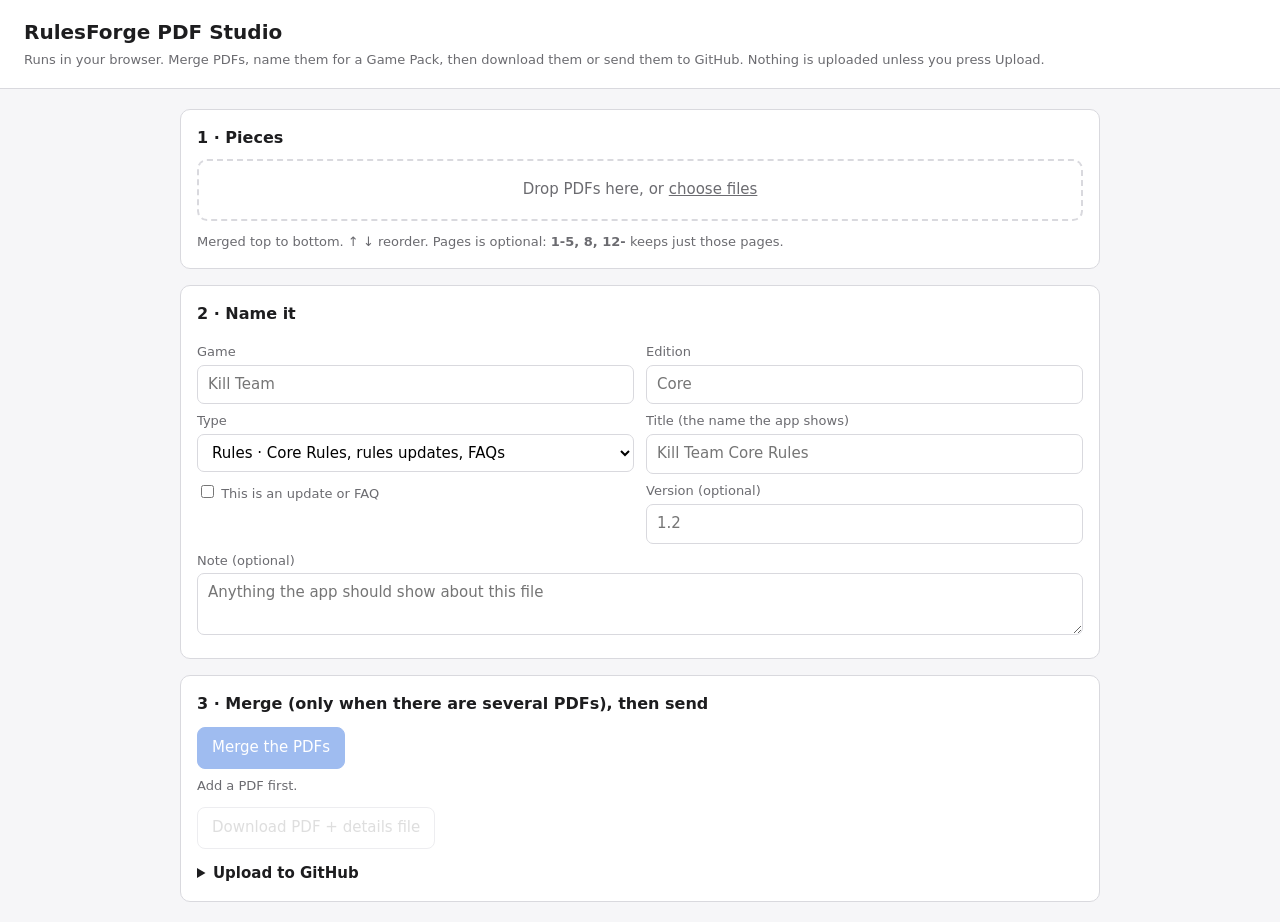
==== tools/pdf-studio/web/index.html @ a6413697 "Add browser-only PDF Studio page for GitHub Pages A single-page version that runs with no install: m" ====
<!DOCTYPE html>
<html lang="en">
<head>
<meta charset="utf-8">
<meta name="viewport" content="width=device-width, initial-scale=1">
<title>RulesForge PDF Studio</title>
<style>
  :root { --ink:#1d1d1f; --mute:#6b6b70; --line:#d9d9de; --acc:#2d6cdf; --ok:#1f8a4c; --bad:#b42318; --bg:#f6f6f8; }
  * { box-sizing: border-box; }
  body { margin:0; font: 15px/1.45 system-ui, -apple-system, Segoe UI, Roboto, sans-serif; color:var(--ink); background:var(--bg); }
  header { padding:18px 24px; background:#fff; border-bottom:1px solid var(--line); }
  header h1 { margin:0; font-size:20px; }
  header p { margin:4px 0 0; color:var(--mute); font-size:13px; }
  main { max-width:960px; margin:0 auto; padding:20px; display:grid; gap:16px; }
  section { background:#fff; border:1px solid var(--line); border-radius:10px; padding:16px; }
  section h2 { margin:0 0 10px; font-size:16px; }
  label { display:block; font-size:13px; color:var(--mute); margin:8px 0 3px; }
  input, select, textarea { width:100%; padding:8px 10px; border:1px solid var(--line); border-radius:7px; font:inherit; background:#fff; }
  textarea { min-height:60px; }
  .two { display:grid; grid-template-columns:1fr 1fr; gap:12px; }
  .three { display:grid; grid-template-columns:1fr 1fr 1fr; gap:12px; }
  button { font:inherit; padding:9px 14px; border-radius:8px; border:1px solid var(--line); background:#fff; cursor:pointer; }
  button.primary { background:var(--acc); color:#fff; border-color:var(--acc); }
  button:disabled { opacity:.45; cursor:not-allowed; }
  .row { display:grid; grid-template-columns:1fr 110px auto; gap:8px; align-items:center; padding:8px; border:1px solid var(--line); border-radius:8px; margin-bottom:6px; background:#fbfbfc; }
  .row small { color:var(--mute); }
  .row .mv { display:flex; gap:4px; }
  .row .mv button { padding:5px 9px; }
  .drop { border:2px dashed var(--line); border-radius:10px; padding:18px; text-align:center; color:var(--mute); cursor:pointer; }
  .drop.over { border-color:var(--acc); color:var(--acc); }
  .hint { color:var(--mute); font-size:13px; margin-top:8px; }
  .msg { margin-top:10px; padding:10px 12px; border-radius:8px; display:none; }
  .msg.show { display:block; }
  .msg.ok { background:#e8f6ee; color:var(--ok); }
  .msg.err { background:#fdecea; color:var(--bad); }
  .actions { display:flex; flex-wrap:wrap; gap:8px; margin-top:12px; }
  #viewer { width:100%; height:520px; border:1px solid var(--line); border-radius:8px; margin-top:12px; display:none; }
  .warn { background:#fff7e6; color:#8a5a00; border:1px solid #f5d28a; padding:12px; border-radius:8px; display:none; }
  .warn.show { display:block; }
  .hidden { display:none !important; }
  details summary { cursor:pointer; font-weight:600; }
  @media (max-width:640px) { .two,.three { grid-template-columns:1fr; } }
</style>
</head>
<body>
<header>
  <h1>RulesForge PDF Studio</h1>
  <p>Runs in your browser. Merge PDFs, name them for a Game Pack, then download them or send them to GitHub. Nothing is uploaded unless you press Upload.</p>
</header>
<main>
  <div class="warn" id="browserWarn">PDF Studio needs Google Chrome or Microsoft Edge. Please open this page in one of them.</div>

  <section>
    <h2>1 · Pieces</h2>
    <div class="drop" id="drop">Drop PDFs here, or <u>choose files</u></div>
    <input type="file" id="pick" accept="application/pdf" multiple hidden>
    <div id="list" style="margin-top:12px"></div>
    <div class="hint">Merged top to bottom. ↑ ↓ reorder. Pages is optional: <b>1-5, 8, 12-</b> keeps just those pages.</div>
  </section>

  <section>
    <h2>2 · Name it</h2>
    <div class="two">
      <div><label>Game</label><input id="game" list="games" placeholder="Kill Team"><datalist id="games"></datalist></div>
      <div><label>Edition</label><input id="edition" list="editions" placeholder="Core"><datalist id="editions"></datalist></div>
    </div>
    <div class="two">
      <div><label>Type</label><select id="type"></select></div>
      <div><label>Title (the name the app shows)</label><input id="title" placeholder="Kill Team Core Rules"></div>
    </div>
    <div class="two">
      <div id="facw" class="hidden"><label>Faction</label><input id="faction" placeholder="Space Marines"></div>
      <div id="secw" class="hidden"><label>Section name: its own column in the Game Pack (blank uses the title)</label><input id="section" placeholder="Kill Team"></div>
    </div>
    <div class="two">
      <div id="kindw" class="hidden"><label><input type="checkbox" id="updates" style="width:auto"> This is an update or FAQ</label></div>
      <div><label>Version (optional)</label><input id="version" placeholder="1.2"></div>
    </div>
    <label>Note (optional)</label><textarea id="description" placeholder="Anything the app should show about this file"></textarea>
  </section>

  <section>
    <h2>3 · Merge (only when there are several PDFs), then send</h2>
    <div class="actions">
      <button class="primary" id="merge">Merge the PDFs</button>
    </div>
    <div class="hint" id="mres">Add a PDF first.</div>
    <iframe id="viewer" title="Preview"></iframe>

    <div class="actions">
      <button id="dl" disabled>Download PDF + details file</button>
    </div>

    <details style="margin-top:14px">
      <summary>Upload to GitHub</summary>
      <div class="two" style="margin-top:10px">
        <div><label>Repository (owner/name)</label><input id="repo" value="Taptap91/40k-gameforge"></div>
        <div><label>Branch</label><input id="branch" value="game-packs"></div>
      </div>
      <label>GitHub token (fine-grained, this repository only, Contents: Read and write)</label>
      <input id="token" type="password" autocomplete="off" placeholder="github_pat_…">
      <label style="display:flex;gap:6px;align-items:center"><input type="checkbox" id="remember" style="width:auto"> Remember the token in this browser only</label>
      <div class="actions">
        <button id="loadFolders">Load folders from GitHub</button>
        <button class="primary" id="upload" disabled>Upload to GitHub</button>
      </div>
      <div class="hint">The file goes to <code>packs/incoming/&lt;Game&gt;/&lt;Edition&gt;/&lt;Type&gt;/</code>. The pack converter picks it up after you upload.</div>
    </details>
  </section>

  <div class="msg" id="msg"></div>
</main>

<script src="vendor/pdf-lib.min.js"></script>
<script>
(() => {
  "use strict";
  const { PDFDocument } = PDFLib;
  const $ = id => document.getElementById(id);
  const TYPES = {
    Rules: "Core Rules, rules updates, FAQs",
    Factions: "An army or faction",
    Companions: "Event Companions (Doubles, Teams…)",
    Collections: "Reference PDFs (monsters, spells…)",
    Sections: "Your own section, named by you (Kill Team, Approved Ops…)"
  };
  const GITHUB = "https://api.github.com";
  const KEY = "rf-pdfstudio-github";

  let items = [];          // { name, bytes, pages, range }
  let sel = -1;
  let merged = null;       // { bytes, sig } once a merge has run
  let sigNow = () => JSON.stringify([items.map(i => [i.name, i.range || "", i.pages]), $("title").value]);

  // ---- browser check: the page needs Chrome or Edge (both report "Chrome/") ----
  const chromeBased = /Chrome\//.test(navigator.userAgent) && !/Firefox\//.test(navigator.userAgent);
  if (!chromeBased) {
    $("browserWarn").classList.add("show");
    document.querySelectorAll("button").forEach(b => b.disabled = true);
  }

  // ---- helpers ----
  const safe = s => s.replace(/[\\/:*?"<>|]+/g, "").replace(/\s+/g, " ").trim() || "Untitled";
  const say = (text, kind) => { const m = $("msg"); m.textContent = text; m.className = "msg show " + (kind || "ok"); };
  const esc = s => String(s).replace(/[&<>"']/g, c => ({ "&": "&amp;", "<": "&lt;", ">": "&gt;", '"': "&quot;", "'": "&#39;" }[c]));

  // "1-5, 8, 12-" -> 0-based page indexes (same rule as the desktop studio)
  function parseRange(text, n) {
    if (!text || !text.trim()) return [...Array(n).keys()];
    const out = [];
    for (const part of text.split(",")) {
      const p = part.trim(); if (!p) continue;
      const m = p.match(/^(\d*)\s*-\s*(\d*)$/) || p.match(/^(\d+)$/) && [p, p, p];
      if (!m) throw new Error(`"${p}" isn't a page range. Use numbers like 1-5 or 8.`);
      const a = m[1] ? +m[1] : 1, b = m[2] ? +m[2] : n;
      for (let i = Math.max(1, a); i <= Math.min(n, b); i++) out.push(i - 1);
    }
    if (!out.length) throw new Error("That page range has no pages in this file.");
    return out;
  }

  const sizeText = bytes => bytes.length < 1048576 ? Math.round(bytes.length / 1024) + " KB" : (bytes.length / 1048576).toFixed(1) + " MB";

  function draw() {
    $("list").innerHTML = items.map((f, i) => `
      <div class="row" data-i="${i}" style="${i === sel ? "border-color:var(--acc)" : ""}">
        <div>${esc(f.name)} <small>${f.pages} pages</small></div>
        <input data-r="${i}" value="${esc(f.range || "")}" placeholder="all pages">
        <div class="mv"><button data-u="${i}" title="Move up">↑</button><button data-d="${i}" title="Move down">↓</button><button data-x="${i}" title="Remove">✕</button></div>
      </div>`).join("");
    $("type").value = $("type").value || "Rules";
    showFields();
    gate();
  }

  function showFields() {
    const t = $("type").value;
    $("facw").classList.toggle("hidden", t !== "Factions");
    $("secw").classList.toggle("hidden", t !== "Sections");
    $("kindw").classList.toggle("hidden", t !== "Rules");
  }

  // ---- files ----
  async function addFiles(fileList) {
    for (const f of fileList) {
      if (!/\.pdf$/i.test(f.name)) { say(`${f.name} isn't a PDF`, "err"); continue; }
      try {
        const bytes = new Uint8Array(await f.arrayBuffer());
        const doc = await PDFDocument.load(bytes, { ignoreEncryption: true });
        items.push({ name: f.name, bytes, pages: doc.getPageCount(), range: "" });
      } catch (e) { say(`${f.name} couldn't be read: ${e.message}`, "err"); }
    }
    draw();
  }

  $("drop").onclick = () => $("pick").click();
  $("pick").onchange = e => { addFiles(e.target.files); e.target.value = ""; };
  ["dragenter", "dragover"].forEach(ev => $("drop").addEventListener(ev, e => { e.preventDefault(); $("drop").classList.add("over"); }));
  ["dragleave", "drop"].forEach(ev => $("drop").addEventListener(ev, e => { e.preventDefault(); $("drop").classList.remove("over"); }));
  $("drop").addEventListener("drop", e => addFiles(e.dataTransfer.files));

  $("list").addEventListener("click", e => {
    const t = e.target;
    if (t.dataset.x !== undefined) items.splice(+t.dataset.x, 1);
    else if (t.dataset.u !== undefined) { const i = +t.dataset.u; if (i > 0) [items[i - 1], items[i]] = [items[i], items[i - 1]]; }
    else if (t.dataset.d !== undefined) { const i = +t.dataset.d; if (i < items.length - 1) [items[i + 1], items[i]] = [items[i], items[i + 1]]; }
    else return;
    merged = null; draw();
  });
  $("list").addEventListener("input", e => {
    if (e.target.dataset.r !== undefined) { items[+e.target.dataset.r].range = e.target.value; merged = null; gate(); }
  });

  // ---- building the output ----
  async function build(list, title) {
    const out = await PDFDocument.create();
    for (const it of list) {
      const src = await PDFDocument.load(it.bytes, { ignoreEncryption: true });
      const idx = parseRange(it.range, src.getPageCount());
      const pages = await out.copyPages(src, idx);
      pages.forEach(p => out.addPage(p));
    }
    if (!out.getPageCount()) throw new Error("Nothing to save: add at least one PDF.");
    out.setTitle(title);
    return await out.save();
  }

  function details(title) {
    const t = $("type").value;
    const meta = { title };
    if (t === "Sections") meta.section = $("section").value.trim() || title;
    if (t === "Factions" && $("faction").value.trim()) meta.faction = $("faction").value.trim();
    if (t === "Rules" && $("updates").checked) meta.kind = "updates";
    if ($("version").value.trim()) meta.version = $("version").value.trim();
    if ($("description").value.trim()) meta.description = $("description").value.trim();
    return meta;
  }

  function need() {
    const title = $("title").value.trim();
    if (!items.length) throw new Error("Add a PDF first.");
    if (!title) throw new Error("Give the file a title first: it's what the app will call it.");
    return title;
  }

  // The file to save: the merge when several PDFs, or the single PDF built straight away.
  async function finalBytes(title) {
    if (items.length === 1) return await build(items, title);
    if (merged && merged.sig === sigNow()) return merged.bytes;
    throw new Error("Merge the PDFs first, then save.");
  }

  function gate() {
    const title = $("title").value.trim();
    const one = items.length === 1;
    const ok = items.length && (one || (merged && merged.sig === sigNow()));
    $("dl").disabled = !ok;
    $("upload").disabled = !ok;
    $("merge").disabled = items.length < 2;
    if (!items.length) $("mres").textContent = "Add a PDF first.";
    else if (one) $("mres").textContent = "One PDF, so no merge is needed: download it or upload it.";
    else if (merged && merged.sig !== sigNow()) $("mres").textContent = "Something changed since the merge: merge again before downloading or uploading.";
    else if (!merged) $("mres").textContent = "Merge first; then choose to download it or upload it.";
    else $("mres").textContent = `Merged ${merged.pages} pages (${sizeText(merged.bytes)}). Now download it or upload it.`;
  }

  $("merge").onclick = async () => {
    try {
      $("merge").disabled = true;
      const title = need();
      const bytes = await build(items, title);
      const doc = await PDFDocument.load(bytes);
      merged = { bytes, sig: sigNow(), pages: doc.getPageCount() };
      showPreview(bytes);
      say("Merge finished.", "ok");
    } catch (e) { say(e.message, "err"); }
    gate();
  };

  function showPreview(bytes) {
    const v = $("viewer");
    if (v.dataset.url) URL.revokeObjectURL(v.dataset.url);
    v.dataset.url = URL.createObjectURL(new Blob([bytes], { type: "application/pdf" }));
    v.src = v.dataset.url; v.style.display = "block";
  }

  function download(bytes, name, type) {
    const a = document.createElement("a");
    a.href = URL.createObjectURL(new Blob([bytes], { type }));
    a.download = name; document.body.appendChild(a); a.click();
    setTimeout(() => { URL.revokeObjectURL(a.href); a.remove(); }, 1000);
  }

  $("dl").onclick = async () => {
    try {
      const title = need();
      const bytes = await finalBytes(title);
      download(bytes, `${safe(title)}.pdf`, "application/pdf");
      download(new TextEncoder().encode(JSON.stringify(details(title), null, 2)), `${safe(title)}.json`, "application/json");
      say("Downloaded. Your browser may ask to allow two downloads; allow them.", "ok");
    } catch (e) { say(e.message, "err"); }
  };

  // ---- GitHub ----
  function ghSettings() {
    const repo = $("repo").value.trim(), branch = $("branch").value.trim() || "game-packs", token = $("token").value.trim() || (saved().token || "");
    if (!/^[\w.-]+\/[\w.-]+$/.test(repo) || !token) throw new Error("Fill in the repository (owner/name) and a GitHub token first.");
    return { repo, branch, token };
  }
  function saved() { try { return JSON.parse(localStorage.getItem(KEY) || "{}"); } catch (e) { return {}; } }

  async function gh(cfg, path, opts = {}) {
    const res = await fetch(`${GITHUB}/repos/${cfg.repo}/contents/${path}${opts.query || ""}`, {
      method: opts.method || "GET",
      headers: { Authorization: `Bearer ${cfg.token}`, Accept: "application/vnd.github+json", "Content-Type": "application/json" },
      body: opts.body ? JSON.stringify(opts.body) : undefined
    });
    if (res.status === 404 && opts.allow404) return null;
    if (!res.ok) {
      let msg = ""; try { msg = (await res.json()).message || ""; } catch (e) {}
      const hint = { 401: "GitHub didn't accept the token (wrong, expired, or revoked).", 403: "The token isn't allowed to write to this repository (it needs Contents: Read and write).", 404: "GitHub can't find that repository or branch with this token." }[res.status] || "";
      throw new Error(`GitHub said ${res.status}: ${msg} ${hint}`.trim());
    }
    return res.json();
  }

  function b64(bytes) {
    let s = ""; for (let i = 0; i < bytes.length; i += 0x8000) s += String.fromCharCode(...bytes.subarray(i, i + 0x8000));
    return btoa(s);
  }

  async function put(cfg, path, bytes, message) {
    const existing = await gh(cfg, path + "?ref=" + encodeURIComponent(cfg.branch), { allow404: true });
    const body = { message, content: b64(bytes), branch: cfg.branch };
    if (existing && existing.sha) body.sha = existing.sha;
    return gh(cfg, encodeURI(path), { method: "PUT", body });
  }

  $("upload").onclick = async () => {
    try {
      $("upload").disabled = true;
      const title = need();
      const cfg = ghSettings();
      const t = $("type").value, game = $("game").value.trim(), edition = $("edition").value.trim();
      if (!game || !edition || !TYPES[t]) throw new Error("Pick the Game, Edition and Type so it lands in the right Game Pack.");
      const bytes = await finalBytes(title);
      const base = `packs/incoming/${safe(game)}/${safe(edition)}/${t}/${safe(title)}`;
      const json = new TextEncoder().encode(JSON.stringify(details(title), null, 2));
      if ($("remember").checked) localStorage.setItem(KEY, JSON.stringify({ repo: cfg.repo, branch: cfg.branch, token: cfg.token }));
      const msg = `Add ${title} (${t})`;
      await put(cfg, base + ".json", json, msg);   // details first, so they are there when the PDF triggers the converter
      await put(cfg, base + ".pdf", bytes, msg);
      say(`Uploaded to ${cfg.repo} (${cfg.branch}) at ${base}.pdf. The converter will pick it up in a minute or two.`, "ok");
    } catch (e) { say(e.message, "err"); }
    gate();
  };

  $("loadFolders").onclick = async () => {
    try {
      const cfg = ghSettings();
      const games = {};
      for (const g of (await gh(cfg, "packs/incoming?ref=" + encodeURIComponent(cfg.branch), { allow404: true })) || []) {
        if (g.type !== "dir") continue;
        games[g.name] = ((await gh(cfg, encodeURI(`packs/incoming/${g.name}`) + "?ref=" + encodeURIComponent(cfg.branch))) || []).filter(e => e.type === "dir").map(e => e.name);
      }
      $("games").innerHTML = Object.keys(games).map(g => `<option value="${esc(g)}">`).join("");
      window.__editions = games;
      $("editions").innerHTML = (games[$("game").value.trim()] || []).map(e => `<option value="${esc(e)}">`).join("");
      say(`Found ${Object.keys(games).length} Game Pack folders.`, "ok");
    } catch (e) { say(e.message, "err"); }
  };
  $("game").addEventListener("input", () => {
    const eds = (window.__editions || {})[$("game").value.trim()] || [];
    $("editions").innerHTML = eds.map(e => `<option value="${esc(e)}">`).join("");
  });

  // ---- startup ----
  $("type").innerHTML = Object.entries(TYPES).map(([k, v]) => `<option value="${k}" title="${esc(v)}">${k} · ${esc(v)}</option>`).join("");
  $("type").onchange = () => { showFields(); };
  const s = saved();
  if (s.repo) $("repo").value = s.repo;
  if (s.branch) $("branch").value = s.branch;
  if (s.token) { $("token").placeholder = "(saved in this browser)"; $("remember").checked = true; }
  ["title", "faction", "section", "version", "description", "game", "edition", "type", "updates", "repo", "branch", "token"].forEach(id => $(id).addEventListener("input", () => { merged = merged && merged.sig === sigNow() ? merged : null; gate(); }));
  $("type").addEventListener("change", () => { showFields(); gate(); });
  draw();
  gate();
})();
</script>
</body>
</html>
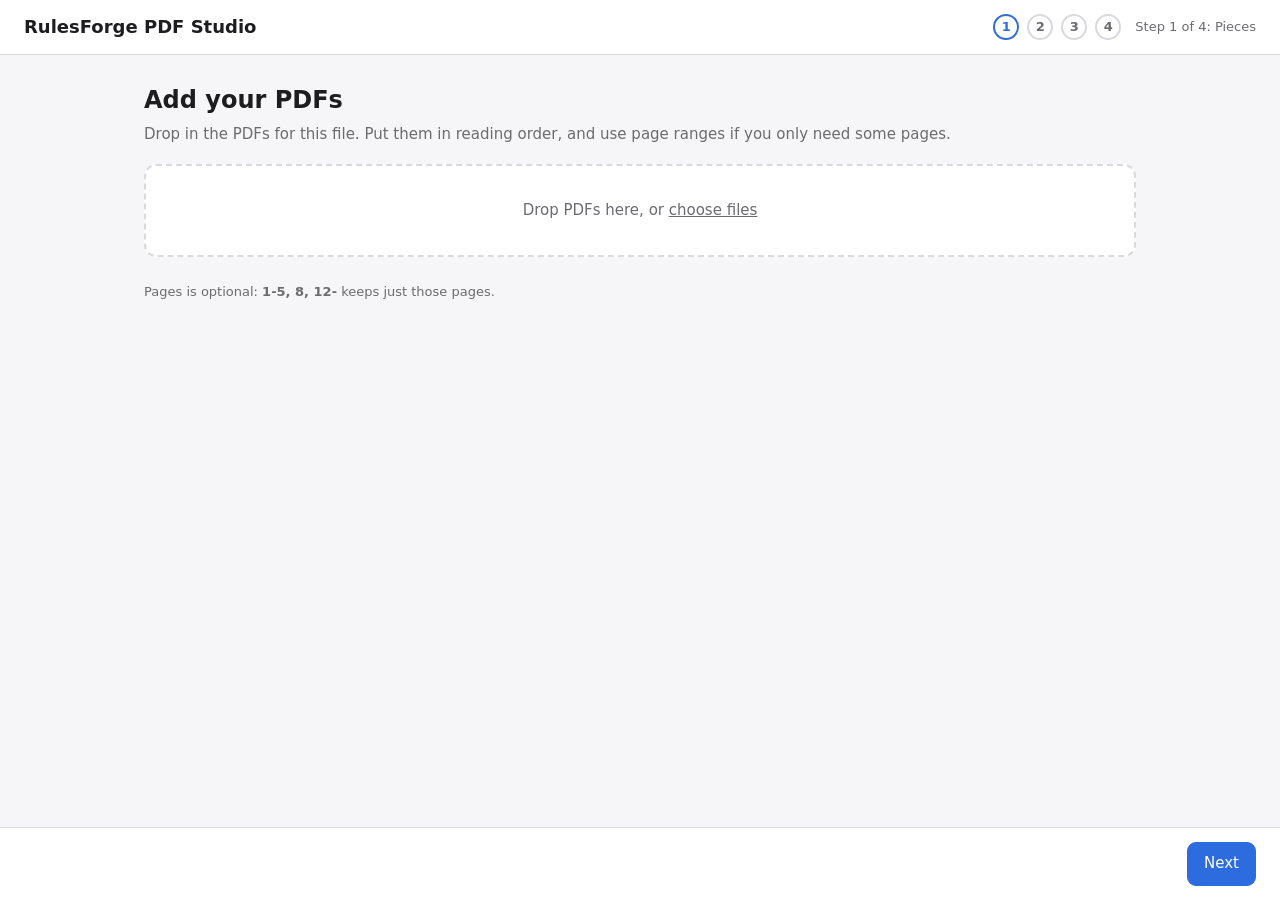
==== commit f6bcc157: "PDF Studio web: step-by-step wizard with Start over Each step fills the window: Pieces, Name, Merge " ====
--- a/tools/pdf-studio/web/index.html
+++ b/tools/pdf-studio/web/index.html
@@ -7,59 +7,72 @@
 <style>
   :root { --ink:#1d1d1f; --mute:#6b6b70; --line:#d9d9de; --acc:#2d6cdf; --ok:#1f8a4c; --bad:#b42318; --bg:#f6f6f8; }
   * { box-sizing: border-box; }
+  html, body { height:100%; }
   body { margin:0; font: 15px/1.45 system-ui, -apple-system, Segoe UI, Roboto, sans-serif; color:var(--ink); background:var(--bg); }
-  header { padding:18px 24px; background:#fff; border-bottom:1px solid var(--line); }
-  header h1 { margin:0; font-size:20px; }
-  header p { margin:4px 0 0; color:var(--mute); font-size:13px; }
-  main { max-width:960px; margin:0 auto; padding:20px; display:grid; gap:16px; }
-  section { background:#fff; border:1px solid var(--line); border-radius:10px; padding:16px; }
-  section h2 { margin:0 0 10px; font-size:16px; }
-  label { display:block; font-size:13px; color:var(--mute); margin:8px 0 3px; }
-  input, select, textarea { width:100%; padding:8px 10px; border:1px solid var(--line); border-radius:7px; font:inherit; background:#fff; }
-  textarea { min-height:60px; }
-  .two { display:grid; grid-template-columns:1fr 1fr; gap:12px; }
-  .three { display:grid; grid-template-columns:1fr 1fr 1fr; gap:12px; }
-  button { font:inherit; padding:9px 14px; border-radius:8px; border:1px solid var(--line); background:#fff; cursor:pointer; }
+  .app { min-height:100vh; display:flex; flex-direction:column; }
+  header { padding:14px 24px; background:#fff; border-bottom:1px solid var(--line); display:flex; align-items:center; justify-content:space-between; gap:16px; flex-wrap:wrap; }
+  header h1 { margin:0; font-size:18px; }
+  .steps { display:flex; gap:8px; align-items:center; font-size:13px; color:var(--mute); }
+  .dot { width:26px; height:26px; border-radius:50%; border:2px solid var(--line); display:inline-flex; align-items:center; justify-content:center; font-weight:600; }
+  .dot.on { border-color:var(--acc); color:var(--acc); }
+  .dot.done { background:var(--acc); border-color:var(--acc); color:#fff; }
+  .stage { flex:1; display:none; flex-direction:column; padding:28px 24px; max-width:1040px; width:100%; margin:0 auto; }
+  .stage.active { display:flex; }
+  .stage h2 { margin:0 0 6px; font-size:24px; }
+  .stage > p.lead { margin:0 0 18px; color:var(--mute); }
+  footer { position:sticky; bottom:0; background:#fff; border-top:1px solid var(--line); padding:14px 24px; display:flex; justify-content:space-between; align-items:center; gap:10px; flex-wrap:wrap; }
+  footer .right { display:flex; gap:10px; flex-wrap:wrap; }
+  label { display:block; font-size:13px; color:var(--mute); margin:10px 0 4px; }
+  input, select, textarea { width:100%; padding:10px 12px; border:1px solid var(--line); border-radius:8px; font:inherit; background:#fff; }
+  textarea { min-height:70px; }
+  .two { display:grid; grid-template-columns:1fr 1fr; gap:14px; }
+  button { font:inherit; padding:10px 16px; border-radius:9px; border:1px solid var(--line); background:#fff; cursor:pointer; }
   button.primary { background:var(--acc); color:#fff; border-color:var(--acc); }
+  button.danger { color:var(--bad); }
   button:disabled { opacity:.45; cursor:not-allowed; }
-  .row { display:grid; grid-template-columns:1fr 110px auto; gap:8px; align-items:center; padding:8px; border:1px solid var(--line); border-radius:8px; margin-bottom:6px; background:#fbfbfc; }
+  .drop { border:2px dashed var(--line); border-radius:12px; padding:34px; text-align:center; color:var(--mute); cursor:pointer; background:#fff; }
+  .drop.over { border-color:var(--acc); color:var(--acc); }
+  .row { display:grid; grid-template-columns:1fr 130px auto; gap:10px; align-items:center; padding:10px 12px; border:1px solid var(--line); border-radius:9px; margin-bottom:8px; background:#fff; }
   .row small { color:var(--mute); }
   .row .mv { display:flex; gap:4px; }
-  .row .mv button { padding:5px 9px; }
-  .drop { border:2px dashed var(--line); border-radius:10px; padding:18px; text-align:center; color:var(--mute); cursor:pointer; }
-  .drop.over { border-color:var(--acc); color:var(--acc); }
-  .hint { color:var(--mute); font-size:13px; margin-top:8px; }
-  .msg { margin-top:10px; padding:10px 12px; border-radius:8px; display:none; }
+  .row .mv button { padding:5px 10px; }
+  .hint { color:var(--mute); font-size:13px; margin-top:10px; }
+  .msg { margin:12px 0 0; padding:10px 12px; border-radius:8px; display:none; }
   .msg.show { display:block; }
   .msg.ok { background:#e8f6ee; color:var(--ok); }
   .msg.err { background:#fdecea; color:var(--bad); }
-  .actions { display:flex; flex-wrap:wrap; gap:8px; margin-top:12px; }
-  #viewer { width:100%; height:520px; border:1px solid var(--line); border-radius:8px; margin-top:12px; display:none; }
-  .warn { background:#fff7e6; color:#8a5a00; border:1px solid #f5d28a; padding:12px; border-radius:8px; display:none; }
+  .panel { background:#fff; border:1px solid var(--line); border-radius:12px; padding:18px; margin-top:14px; }
+  .choice { display:grid; grid-template-columns:1fr 1fr; gap:12px; }
+  .choice label.card { margin:0; border:2px solid var(--line); border-radius:12px; padding:16px; cursor:pointer; color:var(--ink); background:#fff; }
+  .choice label.card.on { border-color:var(--acc); }
+  .choice label.card b { display:block; font-size:16px; margin-bottom:4px; }
+  .choice input[type=radio] { width:auto; margin-right:6px; }
+  #viewer { width:100%; flex:1; min-height:420px; border:1px solid var(--line); border-radius:10px; margin-top:14px; background:#fff; }
+  .warn { background:#fff7e6; color:#8a5a00; border:1px solid #f5d28a; padding:14px; border-radius:10px; display:none; margin-bottom:16px; }
   .warn.show { display:block; }
   .hidden { display:none !important; }
-  details summary { cursor:pointer; font-weight:600; }
-  @media (max-width:640px) { .two,.three { grid-template-columns:1fr; } }
+  @media (max-width:640px) { .two, .choice { grid-template-columns:1fr; } .stage { padding:20px 16px; } }
 </style>
 </head>
 <body>
-<header>
-  <h1>RulesForge PDF Studio</h1>
-  <p>Runs in your browser. Merge PDFs, name them for a Game Pack, then download them or send them to GitHub. Nothing is uploaded unless you press Upload.</p>
-</header>
-<main>
-  <div class="warn" id="browserWarn">PDF Studio needs Google Chrome or Microsoft Edge. Please open this page in one of them.</div>
-
-  <section>
-    <h2>1 · Pieces</h2>
+<div class="app">
+  <header>
+    <h1>RulesForge PDF Studio</h1>
+    <div class="steps" id="steps"></div>
+  </header>
+
+  <div class="stage" data-step="1">
+    <h2>Add your PDFs</h2>
+    <p class="lead">Drop in the PDFs for this file. Put them in reading order, and use page ranges if you only need some pages.</p>
     <div class="drop" id="drop">Drop PDFs here, or <u>choose files</u></div>
     <input type="file" id="pick" accept="application/pdf" multiple hidden>
-    <div id="list" style="margin-top:12px"></div>
-    <div class="hint">Merged top to bottom. ↑ ↓ reorder. Pages is optional: <b>1-5, 8, 12-</b> keeps just those pages.</div>
-  </section>
-
-  <section>
-    <h2>2 · Name it</h2>
+    <div id="list" style="margin-top:16px"></div>
+    <div class="hint">Pages is optional: <b>1-5, 8, 12-</b> keeps just those pages.</div>
+  </div>
+
+  <div class="stage" data-step="2">
+    <h2>Name it</h2>
+    <p class="lead">Tell RulesForge where this belongs and what to call it.</p>
     <div class="two">
       <div><label>Game</label><input id="game" list="games" placeholder="Kill Team"><datalist id="games"></datalist></div>
       <div><label>Edition</label><input id="edition" list="editions" placeholder="Core"><datalist id="editions"></datalist></div>
@@ -73,43 +86,58 @@
       <div id="secw" class="hidden"><label>Section name: its own column in the Game Pack (blank uses the title)</label><input id="section" placeholder="Kill Team"></div>
     </div>
     <div class="two">
-      <div id="kindw" class="hidden"><label><input type="checkbox" id="updates" style="width:auto"> This is an update or FAQ</label></div>
+      <div id="kindw" class="hidden"><label style="display:flex;gap:8px;align-items:center;margin-top:30px"><input type="checkbox" id="updates" style="width:auto"> This is an update or FAQ</label></div>
       <div><label>Version (optional)</label><input id="version" placeholder="1.2"></div>
     </div>
-    <label>Note (optional)</label><textarea id="description" placeholder="Anything the app should show about this file"></textarea>
-  </section>
-
-  <section>
-    <h2>3 · Merge (only when there are several PDFs), then send</h2>
-    <div class="actions">
-      <button class="primary" id="merge">Merge the PDFs</button>
-    </div>
-    <div class="hint" id="mres">Add a PDF first.</div>
+    <label>Note (optional)</label>
+    <textarea id="description" placeholder="Anything the app should show about this file"></textarea>
+  </div>
+
+  <div class="stage" data-step="3">
+    <h2>Merge</h2>
+    <p class="lead" id="mergeLead">Put several PDFs together into one file.</p>
+    <div id="mergeBox">
+      <div><button class="primary" id="merge">Merge the PDFs</button></div>
+    </div>
+    <div class="hint" id="mres"></div>
     <iframe id="viewer" title="Preview"></iframe>
-
-    <div class="actions">
-      <button id="dl" disabled>Download PDF + details file</button>
-    </div>
-
-    <details style="margin-top:14px">
-      <summary>Upload to GitHub</summary>
-      <div class="two" style="margin-top:10px">
+  </div>
+
+  <div class="stage" data-step="4">
+    <h2>Send it</h2>
+    <p class="lead">Choose where the finished file goes.</p>
+    <div class="choice" id="choice">
+      <label class="card on" data-c="download"><input type="radio" name="dest" value="download" checked><b>Download to my computer</b>Saves the PDF and its details file to this computer.</label>
+      <label class="card" data-c="upload"><input type="radio" name="dest" value="upload"><b>Upload to GitHub</b>Sends it to the Game Pack folder in the repository.</label>
+    </div>
+    <div class="panel hidden" id="ghPanel">
+      <div class="two">
         <div><label>Repository (owner/name)</label><input id="repo" value="Taptap91/40k-gameforge"></div>
         <div><label>Branch</label><input id="branch" value="game-packs"></div>
       </div>
       <label>GitHub token (fine-grained, this repository only, Contents: Read and write)</label>
       <input id="token" type="password" autocomplete="off" placeholder="github_pat_…">
-      <label style="display:flex;gap:6px;align-items:center"><input type="checkbox" id="remember" style="width:auto"> Remember the token in this browser only</label>
-      <div class="actions">
-        <button id="loadFolders">Load folders from GitHub</button>
-        <button class="primary" id="upload" disabled>Upload to GitHub</button>
-      </div>
+      <label style="display:flex;gap:8px;align-items:center"><input type="checkbox" id="remember" style="width:auto"> Remember the token in this browser only</label>
+      <div style="margin-top:12px"><button id="loadFolders">Load folders from GitHub</button></div>
       <div class="hint">The file goes to <code>packs/incoming/&lt;Game&gt;/&lt;Edition&gt;/&lt;Type&gt;/</code>. The pack converter picks it up after you upload.</div>
-    </details>
-  </section>
+    </div>
+    <div class="hint" id="sendHint"></div>
+  </div>
 
   <div class="msg" id="msg"></div>
-</main>
+
+  <footer>
+    <div class="right">
+      <button id="restart" class="danger">Start over</button>
+    </div>
+    <div class="right">
+      <button id="back">Back</button>
+      <button class="primary" id="next">Next</button>
+      <button class="primary hidden" id="finish">Download</button>
+    </div>
+  </footer>
+  <div class="warn" id="browserWarn">PDF Studio needs Google Chrome or Microsoft Edge. Please open this page in one of them.</div>
+</div>
 
 <script src="vendor/pdf-lib.min.js"></script>
 <script>
@@ -126,23 +154,30 @@
   };
   const GITHUB = "https://api.github.com";
   const KEY = "rf-pdfstudio-github";
+  const STEP_NAMES = ["Pieces", "Name", "Merge", "Send"];
+  const LAST = STEP_NAMES.length;
 
   let items = [];          // { name, bytes, pages, range }
-  let sel = -1;
-  let merged = null;       // { bytes, sig } once a merge has run
-  let sigNow = () => JSON.stringify([items.map(i => [i.name, i.range || "", i.pages]), $("title").value]);
+  let merged = null;       // { bytes, sig, pages } once a merge has run
+  let step = 1;
+  let previewUrl = null;
+
+  const sigNow = () => JSON.stringify([items.map(i => [i.name, i.range || "", i.pages]), $("title").value]);
 
   // ---- browser check: the page needs Chrome or Edge (both report "Chrome/") ----
   const chromeBased = /Chrome\//.test(navigator.userAgent) && !/Firefox\//.test(navigator.userAgent);
   if (!chromeBased) {
     $("browserWarn").classList.add("show");
-    document.querySelectorAll("button").forEach(b => b.disabled = true);
+    document.querySelectorAll("button, input").forEach(b => b.disabled = true);
   }
 
   // ---- helpers ----
   const safe = s => s.replace(/[\\/:*?"<>|]+/g, "").replace(/\s+/g, " ").trim() || "Untitled";
   const say = (text, kind) => { const m = $("msg"); m.textContent = text; m.className = "msg show " + (kind || "ok"); };
+  const clearSay = () => { $("msg").className = "msg"; $("msg").textContent = ""; };
   const esc = s => String(s).replace(/[&<>"']/g, c => ({ "&": "&amp;", "<": "&lt;", ">": "&gt;", '"': "&quot;", "'": "&#39;" }[c]));
+  const sizeText = bytes => bytes.length < 1048576 ? Math.round(bytes.length / 1024) + " KB" : (bytes.length / 1048576).toFixed(1) + " MB";
+  const dest = () => document.querySelector('input[name="dest"]:checked').value;
 
   // "1-5, 8, 12-" -> 0-based page indexes (same rule as the desktop studio)
   function parseRange(text, n) {
@@ -150,7 +185,7 @@
     const out = [];
     for (const part of text.split(",")) {
       const p = part.trim(); if (!p) continue;
-      const m = p.match(/^(\d*)\s*-\s*(\d*)$/) || p.match(/^(\d+)$/) && [p, p, p];
+      const m = p.match(/^(\d*)\s*-\s*(\d*)$/) || (p.match(/^(\d+)$/) && [p, p, p]);
       if (!m) throw new Error(`"${p}" isn't a page range. Use numbers like 1-5 or 8.`);
       const a = m[1] ? +m[1] : 1, b = m[2] ? +m[2] : n;
       for (let i = Math.max(1, a); i <= Math.min(n, b); i++) out.push(i - 1);
@@ -159,25 +194,46 @@
     return out;
   }
 
-  const sizeText = bytes => bytes.length < 1048576 ? Math.round(bytes.length / 1024) + " KB" : (bytes.length / 1048576).toFixed(1) + " MB";
-
-  function draw() {
-    $("list").innerHTML = items.map((f, i) => `
-      <div class="row" data-i="${i}" style="${i === sel ? "border-color:var(--acc)" : ""}">
-        <div>${esc(f.name)} <small>${f.pages} pages</small></div>
-        <input data-r="${i}" value="${esc(f.range || "")}" placeholder="all pages">
-        <div class="mv"><button data-u="${i}" title="Move up">↑</button><button data-d="${i}" title="Move down">↓</button><button data-x="${i}" title="Remove">✕</button></div>
-      </div>`).join("");
-    $("type").value = $("type").value || "Rules";
-    showFields();
-    gate();
-  }
-
-  function showFields() {
-    const t = $("type").value;
-    $("facw").classList.toggle("hidden", t !== "Factions");
-    $("secw").classList.toggle("hidden", t !== "Sections");
-    $("kindw").classList.toggle("hidden", t !== "Rules");
+  // ---- steps ----
+  function showStep(n) {
+    step = n;
+    document.querySelectorAll(".stage").forEach(s => s.classList.toggle("active", +s.dataset.step === n));
+    $("steps").innerHTML = STEP_NAMES.map((name, i) => {
+      const k = i + 1;
+      const cls = k === n ? "dot on" : (k < n ? "dot done" : "dot");
+      return `<span class="${cls}">${k}</span>`;
+    }).join("") + `<span style="margin-left:6px">Step ${n} of ${LAST}: ${STEP_NAMES[n - 1]}</span>`;
+    $("back").classList.toggle("hidden", n === 1);
+    $("next").classList.toggle("hidden", n === LAST);
+    $("finish").classList.toggle("hidden", n !== LAST);
+    $("restart").classList.toggle("hidden", n === 1);
+    clearSay();
+    if (n === 3) enterMerge();
+    if (n === 4) enterSend();
+    refreshFinish();
+    window.scrollTo(0, 0);
+  }
+
+  function enterMerge() {
+    const single = items.length === 1;
+    $("mergeBox").classList.toggle("hidden", single);
+    $("mergeLead").textContent = single
+      ? "Only one PDF, so there is nothing to merge. It goes forward exactly as it is."
+      : "Put the PDFs together into one file. Check the preview, then continue.";
+    $("mres").textContent = single ? "" : (merged && merged.sig === sigNow() ? `Merged ${merged.pages} pages (${sizeText(merged.bytes)}).` : "Not merged yet.");
+    if (single) build(items, "Preview").then(previewBytes).catch(e => say(e.message, "err")); // the single file, with its page range
+    else if (merged && merged.sig === sigNow()) previewBytes(merged.bytes);
+    else $("viewer").removeAttribute("src");
+  }
+
+  function enterSend() {
+    const up = dest() === "upload";
+    $("ghPanel").classList.toggle("hidden", !up);
+    $("finish").textContent = up ? "Upload to GitHub" : "Download PDF + details";
+    $("sendHint").textContent = up
+      ? "Uploading saves the PDF and its details file into the Game Pack folder on GitHub."
+      : "Downloading saves the PDF and a details file (.json) to your computer.";
+    document.querySelectorAll(".choice .card").forEach(c => c.classList.toggle("on", c.dataset.c === dest()));
   }
 
   // ---- files ----
@@ -190,7 +246,18 @@
         items.push({ name: f.name, bytes, pages: doc.getPageCount(), range: "" });
       } catch (e) { say(`${f.name} couldn't be read: ${e.message}`, "err"); }
     }
-    draw();
+    merged = null;
+    drawList();
+  }
+
+  function drawList() {
+    $("list").innerHTML = items.map((f, i) => `
+      <div class="row" data-i="${i}">
+        <div>${esc(f.name)} <small>${f.pages} pages</small></div>
+        <input data-r="${i}" value="${esc(f.range || "")}" placeholder="all pages">
+        <div class="mv"><button data-u="${i}" title="Move up">↑</button><button data-d="${i}" title="Move down">↓</button><button data-x="${i}" title="Remove">✕</button></div>
+      </div>`).join("");
+    refreshFinish();
   }
 
   $("drop").onclick = () => $("pick").click();
@@ -205,10 +272,10 @@
     else if (t.dataset.u !== undefined) { const i = +t.dataset.u; if (i > 0) [items[i - 1], items[i]] = [items[i], items[i - 1]]; }
     else if (t.dataset.d !== undefined) { const i = +t.dataset.d; if (i < items.length - 1) [items[i + 1], items[i]] = [items[i], items[i + 1]]; }
     else return;
-    merged = null; draw();
+    merged = null; drawList();
   });
   $("list").addEventListener("input", e => {
-    if (e.target.dataset.r !== undefined) { items[+e.target.dataset.r].range = e.target.value; merged = null; gate(); }
+    if (e.target.dataset.r !== undefined) { items[+e.target.dataset.r].range = e.target.value; merged = null; }
   });
 
   // ---- building the output ----
@@ -236,81 +303,98 @@
     return meta;
   }
 
-  function need() {
-    const title = $("title").value.trim();
-    if (!items.length) throw new Error("Add a PDF first.");
-    if (!title) throw new Error("Give the file a title first: it's what the app will call it.");
-    return title;
-  }
-
-  // The file to save: the merge when several PDFs, or the single PDF built straight away.
+  // The file to send: the merge when several PDFs, or the single PDF built straight away.
   async function finalBytes(title) {
     if (items.length === 1) return await build(items, title);
     if (merged && merged.sig === sigNow()) return merged.bytes;
-    throw new Error("Merge the PDFs first, then save.");
-  }
-
-  function gate() {
-    const title = $("title").value.trim();
-    const one = items.length === 1;
-    const ok = items.length && (one || (merged && merged.sig === sigNow()));
-    $("dl").disabled = !ok;
-    $("upload").disabled = !ok;
-    $("merge").disabled = items.length < 2;
-    if (!items.length) $("mres").textContent = "Add a PDF first.";
-    else if (one) $("mres").textContent = "One PDF, so no merge is needed: download it or upload it.";
-    else if (merged && merged.sig !== sigNow()) $("mres").textContent = "Something changed since the merge: merge again before downloading or uploading.";
-    else if (!merged) $("mres").textContent = "Merge first; then choose to download it or upload it.";
-    else $("mres").textContent = `Merged ${merged.pages} pages (${sizeText(merged.bytes)}). Now download it or upload it.`;
-  }
+    throw new Error("Merge the PDFs first, then send.");
+  }
+
+  function previewBytes(bytes) {
+    if (previewUrl) URL.revokeObjectURL(previewUrl);
+    previewUrl = URL.createObjectURL(new Blob([bytes], { type: "application/pdf" }));
+    $("viewer").src = previewUrl;
+  }
+
+  function download(bytes, name, type) {
+    const a = document.createElement("a");
+    const url = URL.createObjectURL(new Blob([bytes], { type }));
+    a.href = url; a.download = name; document.body.appendChild(a); a.click();
+    setTimeout(() => { URL.revokeObjectURL(url); a.remove(); }, 1000);
+  }
+
+  // ---- validation for Next ----
+  function canGoNext() {
+    if (step === 1) {
+      if (!items.length) throw new Error("Add at least one PDF first.");
+    }
+    if (step === 2) {
+      if (!$("title").value.trim()) throw new Error("Give the file a title first: it's what the app will call it.");
+      if (!$("type").value) throw new Error("Pick a type.");
+    }
+    if (step === 3) {
+      if (items.length > 1 && !(merged && merged.sig === sigNow())) throw new Error("Merge the PDFs before continuing.");
+    }
+  }
+
+  function refreshFinish() {
+    const ok = items.length > 0 && (items.length === 1 || (merged && merged.sig === sigNow()));
+    $("finish").disabled = !(ok && $("title").value.trim());
+  }
+
+  $("next").onclick = () => {
+    try { canGoNext(); showStep(Math.min(LAST, step + 1)); }
+    catch (e) { say(e.message, "err"); }
+  };
+  $("back").onclick = () => showStep(Math.max(1, step - 1));
 
   $("merge").onclick = async () => {
     try {
       $("merge").disabled = true;
-      const title = need();
+      const title = $("title").value.trim() || "Merged";
       const bytes = await build(items, title);
       const doc = await PDFDocument.load(bytes);
       merged = { bytes, sig: sigNow(), pages: doc.getPageCount() };
-      showPreview(bytes);
+      previewBytes(bytes);
+      $("mres").textContent = `Merged ${merged.pages} pages (${sizeText(bytes)}).`;
       say("Merge finished.", "ok");
     } catch (e) { say(e.message, "err"); }
-    gate();
-  };
-
-  function showPreview(bytes) {
-    const v = $("viewer");
-    if (v.dataset.url) URL.revokeObjectURL(v.dataset.url);
-    v.dataset.url = URL.createObjectURL(new Blob([bytes], { type: "application/pdf" }));
-    v.src = v.dataset.url; v.style.display = "block";
-  }
-
-  function download(bytes, name, type) {
-    const a = document.createElement("a");
-    a.href = URL.createObjectURL(new Blob([bytes], { type }));
-    a.download = name; document.body.appendChild(a); a.click();
-    setTimeout(() => { URL.revokeObjectURL(a.href); a.remove(); }, 1000);
-  }
-
-  $("dl").onclick = async () => {
+    $("merge").disabled = false;
+    refreshFinish();
+  };
+
+  // ---- send ----
+  $("finish").onclick = async () => {
     try {
-      const title = need();
-      const bytes = await finalBytes(title);
-      download(bytes, `${safe(title)}.pdf`, "application/pdf");
-      download(new TextEncoder().encode(JSON.stringify(details(title), null, 2)), `${safe(title)}.json`, "application/json");
-      say("Downloaded. Your browser may ask to allow two downloads; allow them.", "ok");
+      $("finish").disabled = true;
+      const title = $("title").value.trim();
+      if (!title) throw new Error("Give the file a title first.");
+      if (dest() === "upload") await uploadNow(title);
+      else await downloadNow(title);
     } catch (e) { say(e.message, "err"); }
-  };
+    refreshFinish();
+  };
+
+  async function downloadNow(title) {
+    const bytes = await finalBytes(title);
+    download(bytes, `${safe(title)}.pdf`, "application/pdf");
+    download(new TextEncoder().encode(JSON.stringify(details(title), null, 2)), `${safe(title)}.json`, "application/json");
+    say("Downloaded. Your browser may ask to allow two downloads; allow them.", "ok");
+  }
+
+  document.querySelectorAll('input[name="dest"]').forEach(r => r.addEventListener("change", enterSend));
 
   // ---- GitHub ----
+  function saved() { try { return JSON.parse(localStorage.getItem(KEY) || "{}"); } catch (e) { return {}; } }
   function ghSettings() {
-    const repo = $("repo").value.trim(), branch = $("branch").value.trim() || "game-packs", token = $("token").value.trim() || (saved().token || "");
+    const repo = $("repo").value.trim(), branch = $("branch").value.trim() || "game-packs";
+    const token = $("token").value.trim() || (saved().token || "");
     if (!/^[\w.-]+\/[\w.-]+$/.test(repo) || !token) throw new Error("Fill in the repository (owner/name) and a GitHub token first.");
     return { repo, branch, token };
   }
-  function saved() { try { return JSON.parse(localStorage.getItem(KEY) || "{}"); } catch (e) { return {}; } }
 
   async function gh(cfg, path, opts = {}) {
-    const res = await fetch(`${GITHUB}/repos/${cfg.repo}/contents/${path}${opts.query || ""}`, {
+    const res = await fetch(`${GITHUB}/repos/${cfg.repo}/contents/${path}`, {
       method: opts.method || "GET",
       headers: { Authorization: `Bearer ${cfg.token}`, Accept: "application/vnd.github+json", "Content-Type": "application/json" },
       body: opts.body ? JSON.stringify(opts.body) : undefined
@@ -330,30 +414,25 @@
   }
 
   async function put(cfg, path, bytes, message) {
-    const existing = await gh(cfg, path + "?ref=" + encodeURIComponent(cfg.branch), { allow404: true });
+    const existing = await gh(cfg, encodeURI(path) + "?ref=" + encodeURIComponent(cfg.branch), { allow404: true });
     const body = { message, content: b64(bytes), branch: cfg.branch };
     if (existing && existing.sha) body.sha = existing.sha;
     return gh(cfg, encodeURI(path), { method: "PUT", body });
   }
 
-  $("upload").onclick = async () => {
-    try {
-      $("upload").disabled = true;
-      const title = need();
-      const cfg = ghSettings();
-      const t = $("type").value, game = $("game").value.trim(), edition = $("edition").value.trim();
-      if (!game || !edition || !TYPES[t]) throw new Error("Pick the Game, Edition and Type so it lands in the right Game Pack.");
-      const bytes = await finalBytes(title);
-      const base = `packs/incoming/${safe(game)}/${safe(edition)}/${t}/${safe(title)}`;
-      const json = new TextEncoder().encode(JSON.stringify(details(title), null, 2));
-      if ($("remember").checked) localStorage.setItem(KEY, JSON.stringify({ repo: cfg.repo, branch: cfg.branch, token: cfg.token }));
-      const msg = `Add ${title} (${t})`;
-      await put(cfg, base + ".json", json, msg);   // details first, so they are there when the PDF triggers the converter
-      await put(cfg, base + ".pdf", bytes, msg);
-      say(`Uploaded to ${cfg.repo} (${cfg.branch}) at ${base}.pdf. The converter will pick it up in a minute or two.`, "ok");
-    } catch (e) { say(e.message, "err"); }
-    gate();
-  };
+  async function uploadNow(title) {
+    const cfg = ghSettings();
+    const t = $("type").value, game = $("game").value.trim(), edition = $("edition").value.trim();
+    if (!game || !edition || !TYPES[t]) throw new Error("Go back to Name it: fill in the Game, Edition and Type so it lands in the right Game Pack.");
+    const bytes = await finalBytes(title);
+    const base = `packs/incoming/${safe(game)}/${safe(edition)}/${t}/${safe(title)}`;
+    const json = new TextEncoder().encode(JSON.stringify(details(title), null, 2));
+    if ($("remember").checked) localStorage.setItem(KEY, JSON.stringify({ repo: cfg.repo, branch: cfg.branch, token: cfg.token }));
+    const msg = `Add ${title} (${t})`;
+    await put(cfg, base + ".json", json, msg);   // details first, so they are there when the PDF triggers the converter
+    await put(cfg, base + ".pdf", bytes, msg);
+    say(`Uploaded to ${cfg.repo} (${cfg.branch}) at ${base}.pdf. The converter will pick it up in a minute or two.`, "ok");
+  }
 
   $("loadFolders").onclick = async () => {
     try {
@@ -363,8 +442,8 @@
         if (g.type !== "dir") continue;
         games[g.name] = ((await gh(cfg, encodeURI(`packs/incoming/${g.name}`) + "?ref=" + encodeURIComponent(cfg.branch))) || []).filter(e => e.type === "dir").map(e => e.name);
       }
+      window.__editions = games;
       $("games").innerHTML = Object.keys(games).map(g => `<option value="${esc(g)}">`).join("");
-      window.__editions = games;
       $("editions").innerHTML = (games[$("game").value.trim()] || []).map(e => `<option value="${esc(e)}">`).join("");
       say(`Found ${Object.keys(games).length} Game Pack folders.`, "ok");
     } catch (e) { say(e.message, "err"); }
@@ -374,17 +453,41 @@
     $("editions").innerHTML = eds.map(e => `<option value="${esc(e)}">`).join("");
   });
 
+  // ---- field visibility ----
+  function showFields() {
+    const t = $("type").value;
+    $("facw").classList.toggle("hidden", t !== "Factions");
+    $("secw").classList.toggle("hidden", t !== "Sections");
+    $("kindw").classList.toggle("hidden", t !== "Rules");
+  }
+  $("type").addEventListener("change", showFields);
+  ["title"].forEach(id => $(id).addEventListener("input", refreshFinish));
+
+  // ---- start over: back to the first step, with the files, preview and naming cleared ----
+  $("restart").onclick = () => {
+    if (!confirm("Start over? This clears the PDFs, the merged file, and the names you typed.")) return;
+    items = []; merged = null;
+    $("list").innerHTML = "";
+    if (previewUrl) { URL.revokeObjectURL(previewUrl); previewUrl = null; }
+    $("viewer").removeAttribute("src");
+    ["game", "edition", "title", "faction", "section", "version", "description"].forEach(id => $(id).value = "");
+    $("updates").checked = false;
+    $("type").value = "Rules";
+    showFields();
+    document.querySelector('input[name="dest"][value="download"]').checked = true;
+    $("token").value = "";
+    showStep(1);
+    say("Started over. Everything from this session is cleared.", "ok");
+  };
+
   // ---- startup ----
   $("type").innerHTML = Object.entries(TYPES).map(([k, v]) => `<option value="${k}" title="${esc(v)}">${k} · ${esc(v)}</option>`).join("");
-  $("type").onchange = () => { showFields(); };
   const s = saved();
   if (s.repo) $("repo").value = s.repo;
   if (s.branch) $("branch").value = s.branch;
   if (s.token) { $("token").placeholder = "(saved in this browser)"; $("remember").checked = true; }
-  ["title", "faction", "section", "version", "description", "game", "edition", "type", "updates", "repo", "branch", "token"].forEach(id => $(id).addEventListener("input", () => { merged = merged && merged.sig === sigNow() ? merged : null; gate(); }));
-  $("type").addEventListener("change", () => { showFields(); gate(); });
-  draw();
-  gate();
+  showFields();
+  showStep(1);
 })();
 </script>
 </body>
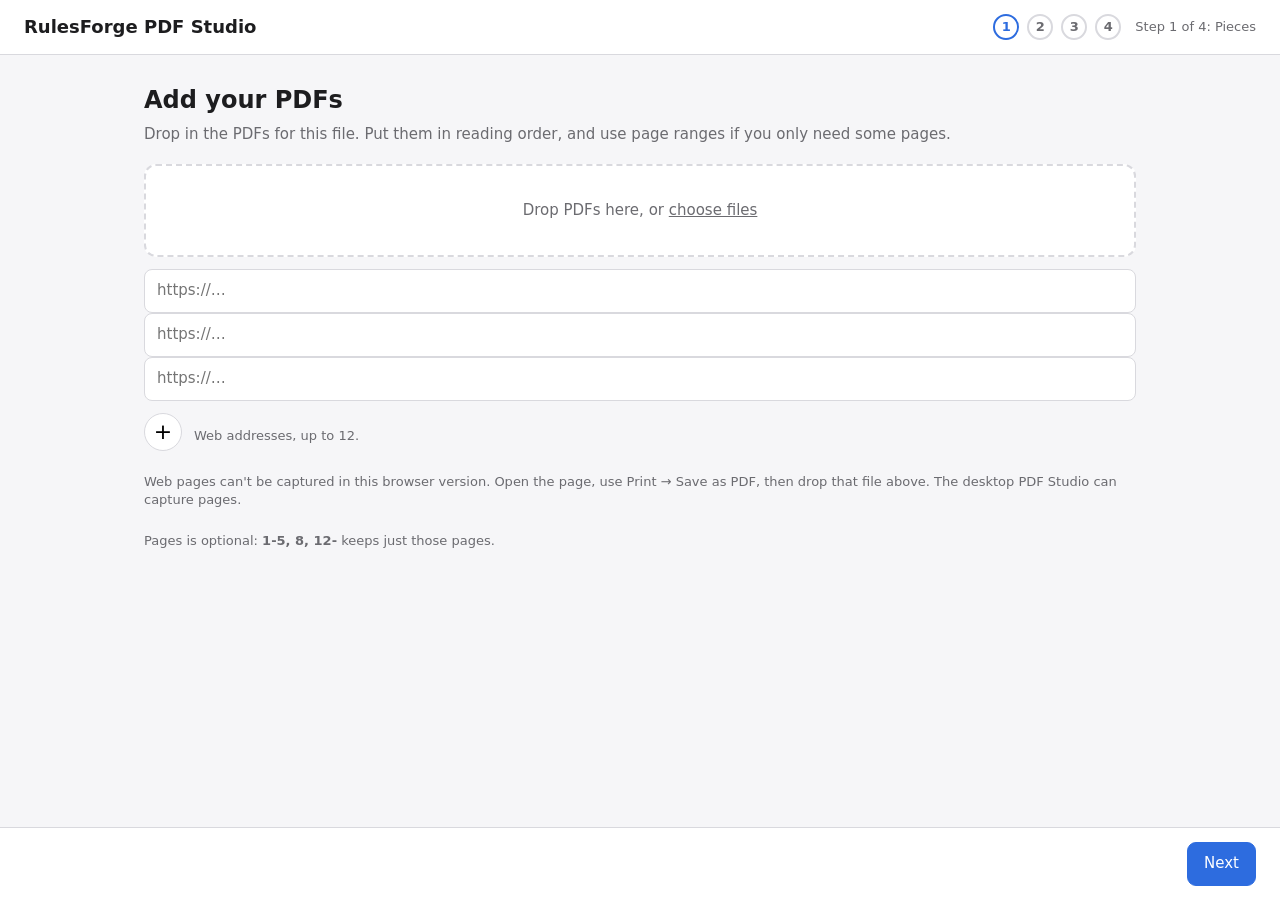
==== commit ab281971: "PDF Studio web: web address boxes on step 1 Three address boxes under the drop area, with a plus but" ====
--- a/tools/pdf-studio/web/index.html
+++ b/tools/pdf-studio/web/index.html
@@ -32,6 +32,11 @@
   button:disabled { opacity:.45; cursor:not-allowed; }
   .drop { border:2px dashed var(--line); border-radius:12px; padding:34px; text-align:center; color:var(--mute); cursor:pointer; background:#fff; }
   .drop.over { border-color:var(--acc); color:var(--acc); }
+  .urlbox { display:grid; gap:12px; margin-top:12px; }
+  .urlbox input { width:100%; }
+  .urlfoot { display:flex; align-items:center; gap:12px; }
+  button.plus { width:38px; height:38px; padding:0; font-size:22px; line-height:1; border-radius:50%; }
+  #list { margin-top:12px; }
   .row { display:grid; grid-template-columns:1fr 130px auto; gap:10px; align-items:center; padding:10px 12px; border:1px solid var(--line); border-radius:9px; margin-bottom:8px; background:#fff; }
   .row small { color:var(--mute); }
   .row .mv { display:flex; gap:4px; }
@@ -66,7 +71,12 @@
     <p class="lead">Drop in the PDFs for this file. Put them in reading order, and use page ranges if you only need some pages.</p>
     <div class="drop" id="drop">Drop PDFs here, or <u>choose files</u></div>
     <input type="file" id="pick" accept="application/pdf" multiple hidden>
-    <div id="list" style="margin-top:16px"></div>
+    <div class="urlbox">
+      <div id="urlRows"></div>
+      <div class="urlfoot"><button id="addUrl" class="plus" title="Add a web address (up to 12)">+</button><span class="hint">Web addresses, up to 12.</span></div>
+      <div class="hint" id="urlNote">Web pages can't be captured in this browser version. Open the page, use Print → Save as PDF, then drop that file above. The desktop PDF Studio can capture pages.</div>
+    </div>
+    <div id="list"></div>
     <div class="hint">Pages is optional: <b>1-5, 8, 12-</b> keeps just those pages.</div>
   </div>
 
@@ -476,9 +486,28 @@
     showFields();
     document.querySelector('input[name="dest"][value="download"]').checked = true;
     $("token").value = "";
+    resetUrls();
     showStep(1);
     say("Started over. Everything from this session is cleared.", "ok");
   };
+
+  // ---- web addresses: three to start, up to 12 ----
+  const MAX_URLS = 12;
+  function addUrlRow(value) {
+    const n = document.querySelectorAll("#urlRows input").length;
+    if (n >= MAX_URLS) return;
+    const el = document.createElement("input");
+    el.className = "url"; el.placeholder = "https://…"; el.value = value || "";
+    el.setAttribute("aria-label", "Web address " + (n + 1));
+    $("urlRows").appendChild(el);
+    $("addUrl").disabled = n + 1 >= MAX_URLS;
+  }
+  function resetUrls() {
+    $("urlRows").innerHTML = "";
+    for (let i = 0; i < 3; i++) addUrlRow("");
+    $("addUrl").disabled = false;
+  }
+  $("addUrl").onclick = () => addUrlRow("");
 
   // ---- startup ----
   $("type").innerHTML = Object.entries(TYPES).map(([k, v]) => `<option value="${k}" title="${esc(v)}">${k} · ${esc(v)}</option>`).join("");
@@ -487,6 +516,7 @@
   if (s.branch) $("branch").value = s.branch;
   if (s.token) { $("token").placeholder = "(saved in this browser)"; $("remember").checked = true; }
   showFields();
+  resetUrls();
   showStep(1);
 })();
 </script>
